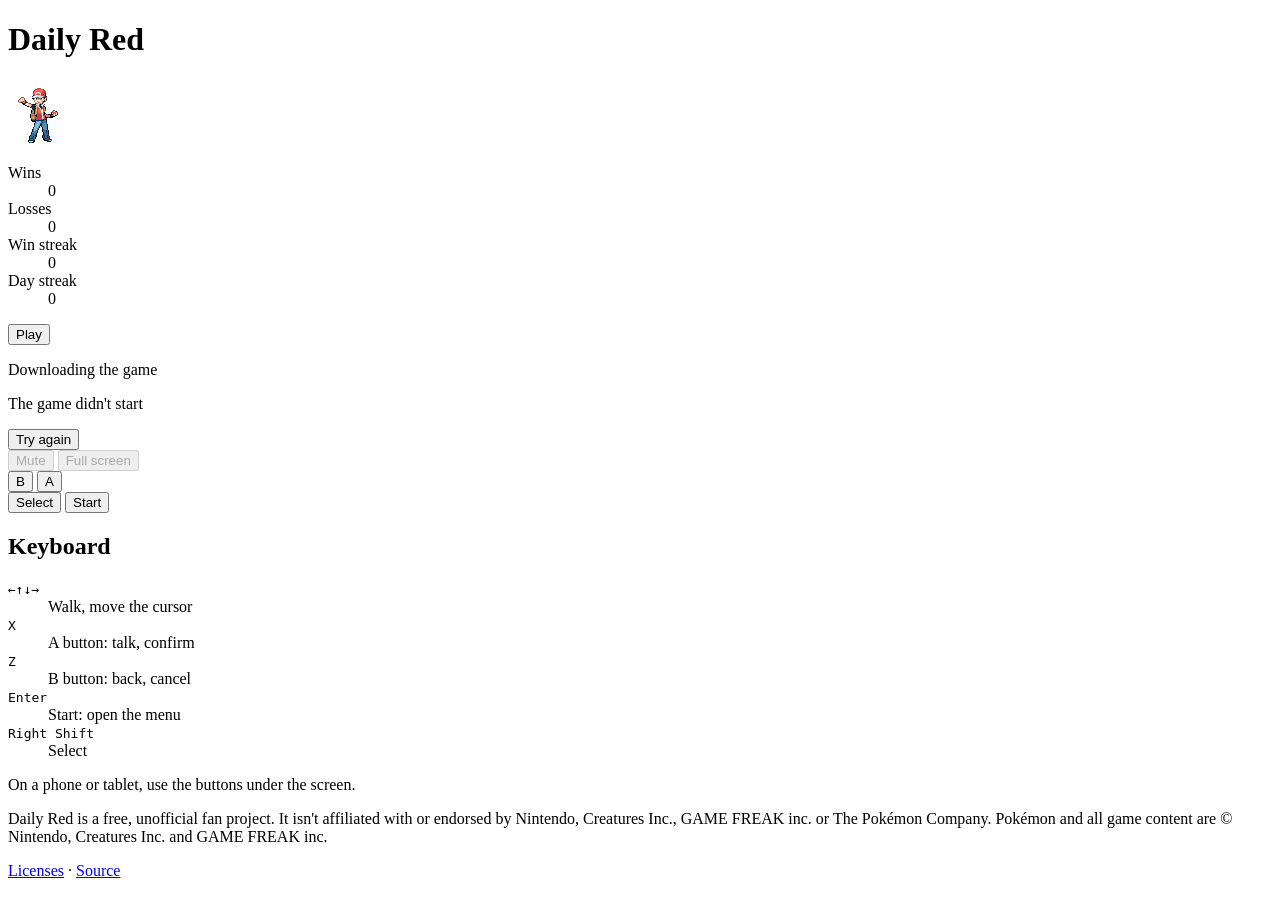
==== web/index.html @ d17aa2e6 "Update patch with max friendship (255) for Return, 3 dynamic competitive sets for Red's team, HP syn" ====
<!doctype html>
<html lang="en">
<head>
  <meta charset="utf-8">
  <meta name="viewport" content="width=device-width, initial-scale=1, viewport-fit=cover">
  <title>Daily Red</title>
  <meta name="description" content="One Pokémon battle a day: six random level 100 Pokémon against RED at the top of the mountain.">
  <meta http-equiv="Cache-Control" content="no-cache, no-store, must-revalidate">
  <meta http-equiv="Pragma" content="no-cache">
  <meta http-equiv="Expires" content="0">
  <link rel="icon" href="favicon.svg" type="image/svg+xml">
  <link rel="preload" href="vendor/pixelify-sans.woff2" as="font" type="font/woff2" crossorigin>
  <link rel="stylesheet" href="style.css?v=20261015-v3">
  <script type="module" src="app.js?v=20261015-v3"></script>
</head>
<body>
  <main class="app" data-state="title">
    <header class="masthead">
      <h1 class="title">Daily Red</h1>
    </header>

    <section class="console" id="console" aria-label="Game">
      <div class="bezel">
        <div class="screen" id="screen">
          <div class="card card-title">
            <div class="snow" aria-hidden="true"></div>
            <img class="red-sprite" src="game/red.png" width="64" height="64" alt="RED">
            <dl class="stats">
              <div><dt>Wins</dt><dd id="stat-wins">0</dd></div>
              <div><dt>Losses</dt><dd id="stat-losses">0</dd></div>
              <div><dt>Win streak</dt><dd id="stat-win-streak">0</dd></div>
              <div><dt>Day streak</dt><dd id="stat-day-streak">0</dd></div>
            </dl>
            <button class="button button-play" id="play" type="button">Play</button>
            <div class="played" id="played" hidden>
              <p class="played-result" id="played-result"></p>
              <p class="played-next" id="played-next"></p>
            </div>
            <p class="card-note" id="practice-note" hidden>Practice run: results aren't saved.</p>
          </div>
          <div class="card card-loading" role="status" aria-live="polite">
            <p class="card-heading" id="loading-text">Downloading the game</p>
            <div class="meter"><div class="meter-fill" id="meter"></div></div>
            <p class="card-note" id="loading-detail"></p>
          </div>
          <div class="card card-error" role="alert">
            <p class="card-heading">The game didn't start</p>
            <p class="card-note" id="error-text"></p>
            <button class="button button-play" id="retry" type="button">Try again</button>
          </div>
        </div>
      </div>

      <div class="toolbar">
        <button class="button button-quiet" id="sound" type="button" aria-pressed="false" disabled>Mute</button>
        <button class="button button-quiet" id="fullscreen" type="button" disabled>Full screen</button>
      </div>

      <div class="pad" aria-label="Touch controls">
        <div class="dpad" aria-label="Directional pad" role="group">
          <span class="dpad-arm dpad-up"></span>
          <span class="dpad-arm dpad-left"></span>
          <span class="dpad-arm dpad-center"></span>
          <span class="dpad-arm dpad-right"></span>
          <span class="dpad-arm dpad-down"></span>
        </div>
        <div class="face">
          <button class="pad-button pad-b" type="button" data-button="b">B</button>
          <button class="pad-button pad-a" type="button" data-button="a">A</button>
        </div>
        <div class="meta">
          <button class="pad-pill" type="button" data-button="select">Select</button>
          <button class="pad-pill" type="button" data-button="start">Start</button>
        </div>
      </div>
    </section>

    <section class="guide">
      <h2 class="guide-heading">Keyboard</h2>
      <dl class="keys">
        <div><dt><kbd>←</kbd><kbd>↑</kbd><kbd>↓</kbd><kbd>→</kbd></dt><dd>Walk, move the cursor</dd></div>
        <div><dt><kbd>X</kbd></dt><dd>A button: talk, confirm</dd></div>
        <div><dt><kbd>Z</kbd></dt><dd>B button: back, cancel</dd></div>
        <div><dt><kbd>Enter</kbd></dt><dd>Start: open the menu</dd></div>
        <div><dt><kbd>Right Shift</kbd></dt><dd>Select</dd></div>
      </dl>
      <p class="guide-note">On a phone or tablet, use the buttons under the screen.</p>
    </section>

    <footer class="footer">
      <p>Daily Red is a free, unofficial fan project. It isn't affiliated with or endorsed by Nintendo, Creatures Inc., GAME FREAK inc. or The Pokémon Company. Pokémon and all game content are © Nintendo, Creatures Inc. and GAME FREAK inc.</p>
      <p><a href="licenses.txt">Licenses</a> · <a href="https://github.com/amoi-builds/dailyred">Source</a></p>
    </footer>
  </main>
</body>
</html>
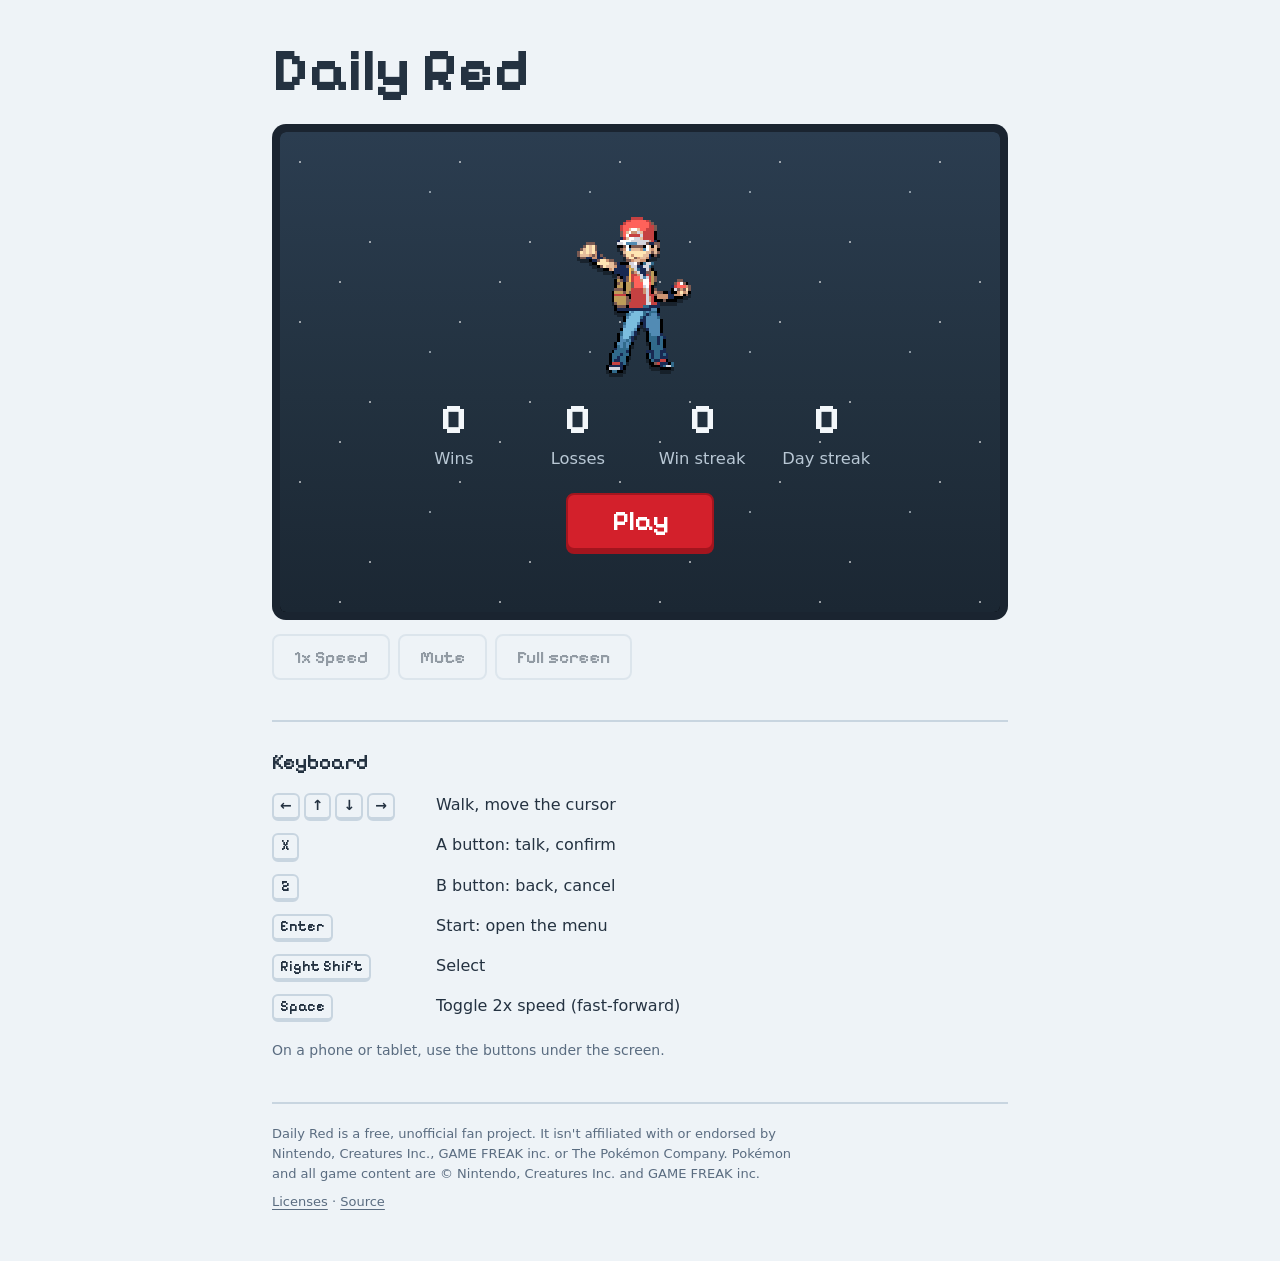
==== commit ec477eb1: "Add 2x speed (fast-forward) button and Space key shortcut" ====
--- a/web/index.html
+++ b/web/index.html
@@ -10,8 +10,8 @@
   <meta http-equiv="Expires" content="0">
   <link rel="icon" href="favicon.svg" type="image/svg+xml">
   <link rel="preload" href="vendor/pixelify-sans.woff2" as="font" type="font/woff2" crossorigin>
-  <link rel="stylesheet" href="style.css?v=20261015-v3">
-  <script type="module" src="app.js?v=20261015-v3"></script>
+  <link rel="stylesheet" href="style.css?v=20261025-v5">
+  <script type="module" src="app.js?v=20261025-v5"></script>
 </head>
 <body>
   <main class="app" data-state="title">
@@ -52,6 +52,7 @@
       </div>
 
       <div class="toolbar">
+        <button class="button button-quiet" id="speed" type="button" aria-pressed="false" disabled>1x Speed</button>
         <button class="button button-quiet" id="sound" type="button" aria-pressed="false" disabled>Mute</button>
         <button class="button button-quiet" id="fullscreen" type="button" disabled>Full screen</button>
       </div>
@@ -83,6 +84,7 @@
         <div><dt><kbd>Z</kbd></dt><dd>B button: back, cancel</dd></div>
         <div><dt><kbd>Enter</kbd></dt><dd>Start: open the menu</dd></div>
         <div><dt><kbd>Right Shift</kbd></dt><dd>Select</dd></div>
+        <div><dt><kbd>Space</kbd></dt><dd>Toggle 2x speed (fast-forward)</dd></div>
       </dl>
       <p class="guide-note">On a phone or tablet, use the buttons under the screen.</p>
     </section>
--- a/web/style.css
+++ b/web/style.css
@@ -0,0 +1,463 @@
+@font-face {
+  font-family: 'Pixelify Sans';
+  src: url('vendor/pixelify-sans.woff2') format('woff2');
+  font-weight: 400 700;
+  font-display: swap;
+}
+
+/* A cold summit with one hot element: FireRed crimson marks the actions that start play. */
+:root {
+  --snow: #eef3f7;
+  --ice: #c8d5e0;
+  --slate: #243241;
+  --dusk: #5a6c80;
+  --bezel: #1a2430;
+  --night: #22313f;
+  --crimson: #d3202b;
+  --crimson-deep: #a3151e;
+  --on-dark: #f3f7fa;
+
+  --page: var(--snow);
+  --text: var(--slate);
+  --muted: var(--dusk);
+  --line: var(--ice);
+
+  --font-pixel: 'Pixelify Sans', system-ui, sans-serif;
+  --font-body: system-ui, -apple-system, 'Segoe UI', Roboto, 'Helvetica Neue', sans-serif;
+
+  --column: 736px; /* the 720px (3x) screen plus its bezel */
+  --gutter: 16px;
+}
+
+@media (prefers-color-scheme: dark) {
+  :root {
+    --page: #131c26;
+    --text: #dce6ee;
+    --muted: #93a6b8;
+    --line: #2c3b4b;
+  }
+}
+
+*, *::before, *::after { box-sizing: border-box; }
+
+html { -webkit-text-size-adjust: 100%; }
+
+body {
+  margin: 0;
+  background: var(--page);
+  color: var(--text);
+  font: 16px/1.55 var(--font-body);
+}
+
+a { color: inherit; text-underline-offset: 3px; }
+
+[hidden] { display: none !important; }
+
+:focus-visible {
+  outline: 3px solid var(--crimson);
+  outline-offset: 3px;
+}
+
+.app {
+  max-width: calc(var(--column) + 2 * var(--gutter));
+  margin: 0 auto;
+  padding: 40px var(--gutter) 48px;
+}
+
+/* Masthead ----------------------------------------------------------------- */
+
+.masthead { margin-bottom: 24px; }
+
+.title {
+  margin: 0;
+  font: 700 60px/1 var(--font-pixel);
+  letter-spacing: -1px;
+}
+
+/* Screen ------------------------------------------------------------------- */
+
+.bezel {
+  padding: 8px;
+  background: var(--bezel);
+  border-radius: 14px;
+}
+
+.screen {
+  position: relative;
+  aspect-ratio: 3 / 2;
+  width: 100%;
+  overflow: hidden;
+  border-radius: 6px;
+  background: #000;
+  container-type: size; /* the title card scales with the screen (cqh units) */
+}
+
+/* Nostalgist sets inline sizes on the canvas; the screen box decides the real size. */
+.game-canvas {
+  position: absolute;
+  inset: 0;
+  width: 100% !important;
+  height: 100% !important;
+  image-rendering: pixelated;
+}
+
+.card {
+  position: absolute;
+  inset: 0;
+  display: none;
+  flex-direction: column;
+  align-items: center;
+  justify-content: center;
+  gap: 18px;
+  padding: 24px;
+  text-align: center;
+  color: var(--on-dark);
+  background: linear-gradient(180deg, #2b3d50 0%, var(--night) 55%, #1b2733 100%);
+}
+
+.app[data-state="title"] .card-title,
+.app[data-state="loading"] .card-loading,
+.app[data-state="error"] .card-error { display: flex; }
+
+.card-heading {
+  position: relative;
+  margin: 0;
+  font: 500 26px/1.2 var(--font-pixel);
+}
+
+.card-note {
+  position: relative;
+  max-width: 34ch;
+  margin: 0;
+  font-size: 15px;
+  color: #b9c8d5;
+}
+
+/* Title card: RED, the player's stats, then Play (or today's result). */
+.card-title { gap: 4.5cqh; padding: 4cqh; }
+
+.red-sprite {
+  position: relative;
+  height: 38cqh;
+  width: auto;
+  image-rendering: pixelated;
+  filter: drop-shadow(0 1cqh 0 rgba(0, 0, 0, 0.35));
+}
+
+.stats {
+  position: relative;
+  display: grid;
+  grid-template-columns: repeat(4, minmax(0, 1fr));
+  gap: 0 5cqw;
+  margin: 0;
+}
+
+.stats div {
+  display: flex;
+  flex-direction: column-reverse; /* number above its label */
+  align-items: center;
+}
+
+.stats dd {
+  margin: 0;
+  font: 700 max(20px, 9cqh)/1 var(--font-pixel);
+}
+
+.stats dt {
+  margin-top: 1cqh;
+  font-size: max(11px, 3.4cqh);
+  color: #b9c8d5;
+  white-space: nowrap;
+}
+
+.card-title .button-play {
+  padding: max(10px, 2.6cqh) max(28px, 9cqh);
+  font-size: max(18px, 6cqh);
+}
+
+.played {
+  position: relative;
+  display: flex;
+  flex-direction: column;
+  gap: 1.2cqh;
+}
+
+.played p { margin: 0; }
+
+.played-result { font: 600 max(16px, 5.6cqh)/1.2 var(--font-pixel); }
+
+.played-next {
+  font-size: max(12px, 3.8cqh);
+  color: #b9c8d5;
+  font-variant-numeric: tabular-nums;
+}
+
+/* Snow on the title card: the page's one piece of ambient motion. */
+.snow {
+  position: absolute;
+  inset: -160px 0 0;
+  background-image:
+    radial-gradient(2px 2px at 20px 30px, #fff 50%, transparent 51%),
+    radial-gradient(2px 2px at 90px 110px, #fff 50%, transparent 51%),
+    radial-gradient(3px 3px at 150px 60px, #dfe9f1 50%, transparent 51%),
+    radial-gradient(2px 2px at 60px 150px, #fff 50%, transparent 51%);
+  background-size: 160px 160px;
+  opacity: 0.55;
+  animation: snowfall 9s linear infinite;
+}
+
+@keyframes snowfall {
+  from { transform: translate(0, 0); }
+  to { transform: translate(-40px, 160px); }
+}
+
+@media (prefers-reduced-motion: reduce) {
+  .snow { animation: none; }
+}
+
+.meter {
+  width: min(320px, 70%);
+  height: 10px;
+  padding: 2px;
+  border: 2px solid #8fa3b5;
+  border-radius: 3px;
+}
+
+.meter-fill {
+  width: 0;
+  height: 100%;
+  background: var(--crimson);
+  transition: width 0.2s linear;
+}
+
+/* Buttons ------------------------------------------------------------------ */
+
+.button {
+  font: 600 18px/1 var(--font-pixel);
+  padding: 12px 20px;
+  border-radius: 8px;
+  border: 2px solid transparent;
+  cursor: pointer;
+  color: inherit;
+  background: none;
+}
+
+.button:disabled { cursor: default; opacity: 0.45; }
+
+.button-play {
+  position: relative;
+  padding: 16px 44px;
+  font-size: 26px;
+  color: #fff;
+  background: var(--crimson);
+  border-color: var(--crimson-deep);
+  box-shadow: 0 4px 0 var(--crimson-deep);
+}
+
+.button-play:hover { background: #e2303a; }
+.button-play:active { transform: translateY(3px); box-shadow: 0 1px 0 var(--crimson-deep); }
+
+.toolbar {
+  display: flex;
+  flex-wrap: wrap;
+  align-items: center;
+  gap: 8px;
+  margin-top: 14px;
+}
+
+.button-run {
+  color: #fff;
+  background: var(--crimson);
+  border-color: var(--crimson-deep);
+}
+
+.button-run:not(:disabled):hover { background: #e2303a; }
+
+.button-quiet {
+  border-color: var(--line);
+}
+
+.button-quiet:not(:disabled):hover { border-color: var(--muted); }
+
+#speed[aria-pressed="true"]:not(:disabled) {
+  color: #fff;
+  background: var(--crimson);
+  border-color: var(--crimson-deep);
+}
+
+/* Touch controls (phones and tablets only) ---------------------------------- */
+
+.pad {
+  display: none;
+  grid-template-columns: 1fr auto;
+  grid-template-areas: "dpad face" "meta meta";
+  align-items: center;
+  gap: 18px 12px;
+  margin-top: 18px;
+  padding: 18px 12px 8px;
+  touch-action: none;
+  user-select: none;
+  -webkit-user-select: none;
+}
+
+@media (pointer: coarse) {
+  .pad { display: grid; }
+}
+
+.dpad {
+  grid-area: dpad;
+  position: relative;
+  width: 144px;
+  height: 144px;
+  touch-action: none;
+}
+
+.dpad-arm {
+  position: absolute;
+  width: 48px;
+  height: 48px;
+  background: var(--bezel);
+}
+
+.dpad-up { left: 48px; top: 0; border-radius: 8px 8px 0 0; }
+.dpad-down { left: 48px; bottom: 0; border-radius: 0 0 8px 8px; }
+.dpad-left { left: 0; top: 48px; border-radius: 8px 0 0 8px; }
+.dpad-right { right: 0; top: 48px; border-radius: 0 8px 8px 0; }
+.dpad-center { left: 48px; top: 48px; }
+
+.dpad[data-dir="up"] .dpad-up,
+.dpad[data-dir="down"] .dpad-down,
+.dpad[data-dir="left"] .dpad-left,
+.dpad[data-dir="right"] .dpad-right { background: var(--crimson); }
+
+.face {
+  grid-area: face;
+  display: flex;
+  gap: 16px;
+  padding-right: 4px;
+}
+
+.pad-button {
+  width: 68px;
+  height: 68px;
+  border-radius: 50%;
+  border: none;
+  font: 700 24px/1 var(--font-body);
+  color: var(--on-dark);
+  background: var(--bezel);
+  touch-action: none;
+}
+
+.pad-a { transform: translateY(-22px); }
+
+.pad-button.is-down,
+.pad-pill.is-down { background: var(--crimson); }
+
+.meta {
+  grid-area: meta;
+  display: flex;
+  justify-content: center;
+  gap: 20px;
+}
+
+.pad-pill {
+  padding: 8px 18px;
+  border: none;
+  border-radius: 999px;
+  font: 600 15px/1 var(--font-pixel);
+  color: var(--on-dark);
+  background: var(--dusk);
+  touch-action: none;
+}
+
+/* Full screen: the console fills the display, screen as large as fits. */
+.console:fullscreen {
+  display: flex;
+  flex-direction: column;
+  justify-content: center;
+  padding: 16px;
+  background: var(--bezel);
+  color: var(--on-dark);
+}
+
+.console:fullscreen .bezel {
+  width: min(100%, calc((100vh - 120px) * 1.5));
+  margin: 0 auto;
+  padding: 0;
+}
+
+.console:fullscreen .toolbar { justify-content: center; }
+.console:fullscreen .button-quiet { border-color: #3a4c5e; }
+
+@media (pointer: coarse) {
+  .console:fullscreen .bezel { width: min(100%, calc((100vh - 360px) * 1.5)); }
+}
+
+/* Guide -------------------------------------------------------------------- */
+
+.guide {
+  margin-top: 40px;
+  padding-top: 28px;
+  border-top: 2px solid var(--line);
+}
+
+.guide-heading {
+  margin: 0 0 12px;
+  font: 600 21px/1.2 var(--font-pixel);
+}
+
+.keys { margin: 0; max-width: 34em; }
+
+.keys div {
+  display: grid;
+  grid-template-columns: 9.5em 1fr;
+  gap: 12px;
+  align-items: baseline;
+  padding: 6px 0;
+}
+
+.keys dt { display: flex; flex-wrap: wrap; gap: 4px; }
+.keys dd { margin: 0; }
+
+kbd {
+  display: inline-block;
+  min-width: 1.9em;
+  padding: 2px 6px;
+  border: 2px solid var(--line);
+  border-bottom-width: 4px;
+  border-radius: 6px;
+  font: 600 14px/1.3 var(--font-pixel);
+  text-align: center;
+}
+
+.guide-note {
+  margin: 12px 0 0;
+  font-size: 14px;
+  color: var(--muted);
+}
+
+/* Footer: the fan-project disclaimer and the licenses link. */
+
+.footer {
+  margin-top: 40px;
+  padding-top: 20px;
+  border-top: 2px solid var(--line);
+  font-size: 13px;
+  color: var(--muted);
+}
+
+.footer p { margin: 0 0 8px; max-width: 64ch; }
+.footer p:last-child { margin-bottom: 0; }
+
+/* Small screens ------------------------------------------------------------ */
+
+@media (max-width: 640px) {
+  .app { padding-top: 24px; }
+  .title { font-size: 44px; }
+  .bezel { padding: 5px; border-radius: 10px; }
+  .card-loading, .card-error { gap: 12px; padding: 16px; }
+  .card-heading { font-size: 20px; }
+  .card-note { font-size: 13px; }
+  .card-error .button-play { padding: 12px 32px; font-size: 22px; }
+  .toolbar .button { padding: 10px 14px; font-size: 16px; }
+}
